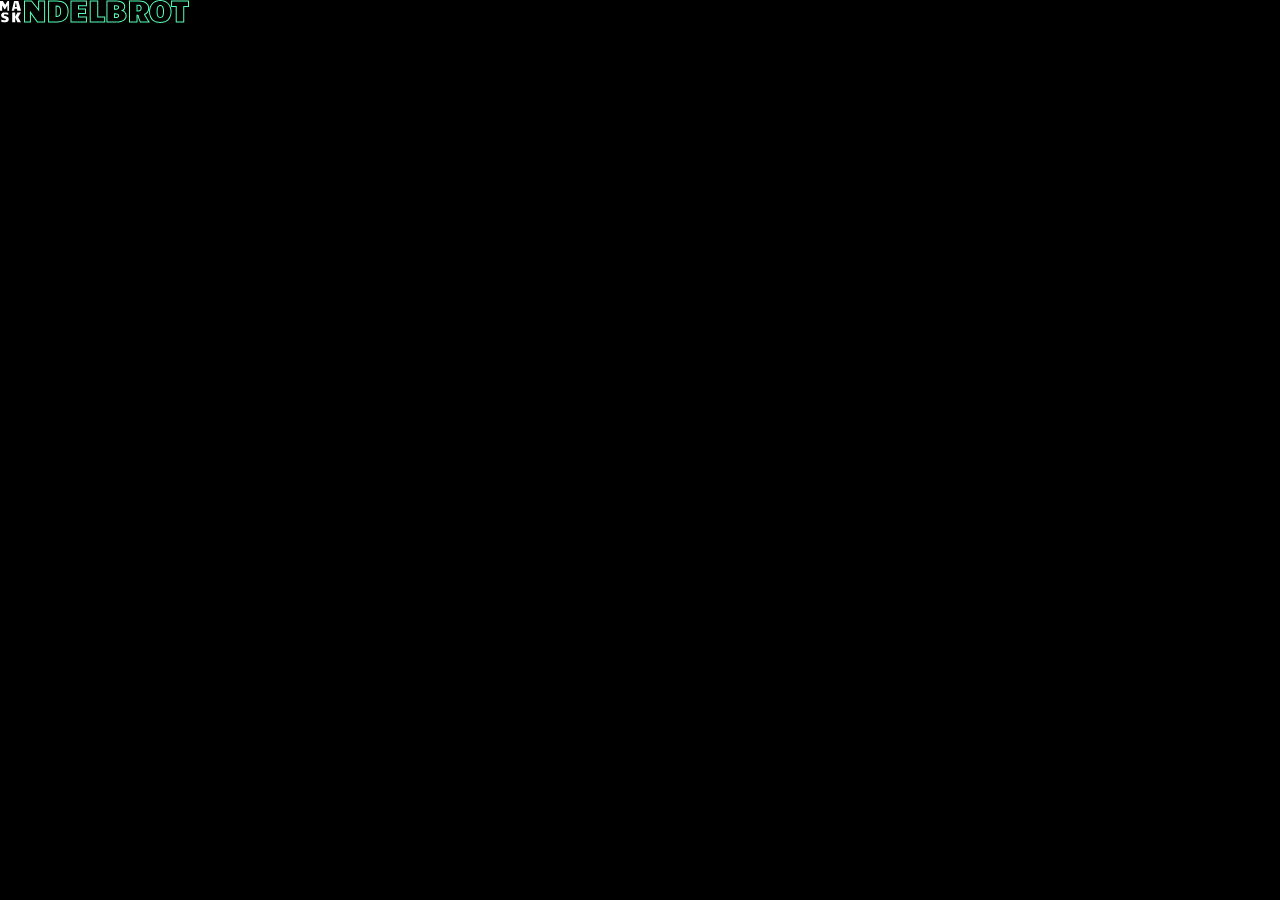
==== lesson-10/index.html @ 29b1dc29 "start" ====
<!DOCTYPE html>
<html lang="en">
<head>
  <meta charset="UTF-8">
  <title>Title</title>
  <link rel="stylesheet" type="text/css" href="css/style.css">
</head>
<body>
<header class="header">
  <a href="#" class="header__logo">
    <svg width="189" height="23" viewBox="0 0 189 23" fill="none" xmlns="http://www.w3.org/2000/svg">
      <path d="M0 1.1084H2.81534L5.19755 4.8306L7.57976 1.1084H9.07676V10.6778H7.3632V5.4803L5.12987 9.26341H4.47341L2.16565 5.4803V10.6778H0V1.1084Z" fill="white"/>
      <path d="M21 10.6778H17.3861L16.9394 8.64079H14.564L14.1376 10.6778H11.6945L14.1308 1.1084H18.3674L21 10.6778ZM15.7821 2.59728L14.855 7.05716H16.7905L15.9919 2.59728H15.7821Z" fill="white"/>
      <path d="M8.21456 15.0662C8.02958 14.985 7.81301 14.9038 7.56487 14.8226C7.32123 14.7369 7.06406 14.6602 6.79336 14.5925C6.52716 14.5248 6.25646 14.4707 5.98124 14.4301C5.70602 14.385 5.44659 14.3624 5.20296 14.3624C4.77885 14.3624 4.44724 14.4165 4.20812 14.5248C3.96899 14.6331 3.84943 14.8158 3.84943 15.073C3.84943 15.1948 3.89004 15.3031 3.97125 15.3978C4.05697 15.4881 4.17653 15.5738 4.32993 15.655C4.48333 15.7317 4.66606 15.8084 4.87811 15.8851C5.09468 15.9573 5.3338 16.034 5.59548 16.1152L6.08952 16.2709C6.5046 16.3972 6.87682 16.5506 7.20618 16.7311C7.53554 16.907 7.81301 17.1168 8.0386 17.3605C8.2687 17.5996 8.44466 17.8748 8.56648 18.1861C8.6883 18.4974 8.7492 18.8516 8.7492 19.2486C8.7492 19.7133 8.67476 20.1375 8.52587 20.521C8.3815 20.8999 8.15365 21.2248 7.84234 21.4955C7.53103 21.7662 7.13174 21.976 6.64447 22.1249C6.16171 22.2738 5.57969 22.3482 4.89841 22.3482C4.29384 22.3482 3.69152 22.2986 3.09145 22.1993C2.4959 22.1001 1.89358 21.9264 1.28449 21.6782V19.4449C1.86651 19.7427 2.43048 19.9615 2.9764 20.1014C3.52684 20.2367 4.06825 20.3044 4.60064 20.3044C5.03828 20.3044 5.35636 20.2345 5.55488 20.0946C5.75791 19.9547 5.85942 19.7607 5.85942 19.5126C5.85942 19.3637 5.82107 19.2374 5.74437 19.1336C5.67218 19.0253 5.55262 18.926 5.38569 18.8358C5.22326 18.7456 5.00895 18.6553 4.74276 18.5651C4.47657 18.4704 4.15397 18.3643 3.77499 18.247C3.396 18.1342 3.04408 17.9921 2.71923 17.8207C2.3989 17.6492 2.12143 17.4439 1.88681 17.2048C1.6522 16.9612 1.46722 16.6792 1.33187 16.3589C1.20103 16.0385 1.1356 15.6731 1.1356 15.2625C1.1356 14.8384 1.21005 14.4504 1.35894 14.0985C1.50783 13.7465 1.73567 13.4465 2.04247 13.1984C2.34927 12.9457 2.73728 12.7494 3.2065 12.6096C3.68024 12.4697 4.24195 12.3998 4.89165 12.3998C5.14882 12.3998 5.42178 12.4111 5.71053 12.4336C5.99929 12.4562 6.29255 12.49 6.59033 12.5351C6.89261 12.5803 7.19039 12.6389 7.48366 12.7111C7.77692 12.7833 8.05439 12.869 8.31608 12.9683L8.21456 15.0662Z" fill="white"/>
      <path d="M15.238 18.1049V22.152H12.2061V12.5825H15.238V16.7987L17.4037 12.5825H20.9431L18.2022 17.171L20.9431 22.152H17.4037L15.4546 17.6447L15.238 18.1049Z" fill="white"/>
      <mask id="path-3-outside-1_1_45" maskUnits="userSpaceOnUse" x="24" y="0" width="165" height="23" fill="black">
        <rect fill="white" x="24" width="165" height="23"/>
        <path d="M25 1.38571H31.3023L39.1328 11.5286V1.38571H44.1105V21.5857H37.6482L29.9341 10.8429V21.5857H25V1.38571ZM49.0738 21.5857V1.38571H56.2348C58.0007 1.38571 59.5872 1.59048 60.9942 2C62.4012 2.4 63.5898 3.01429 64.5601 3.84286C65.5402 4.6619 66.2873 5.69524 66.8016 6.94286C67.3256 8.18095 67.5876 9.63809 67.5876 11.3143C67.5876 12.5905 67.4517 13.7333 67.18 14.7429C66.918 15.7429 66.5396 16.6238 66.0447 17.3857C65.5596 18.1476 64.9677 18.7952 64.269 19.3286C63.5801 19.8524 62.8136 20.2857 61.9694 20.6286C61.1252 20.9619 60.2131 21.2048 59.2331 21.3571C58.2627 21.5095 57.2439 21.5857 56.1765 21.5857H49.0738ZM55.5943 17.0143H56.031C56.7878 17.0143 57.4768 16.9476 58.0978 16.8143C58.7188 16.6714 59.2476 16.3952 59.6843 15.9857C60.1306 15.5762 60.4702 15 60.7031 14.2571C60.9457 13.5143 61.067 12.5333 61.067 11.3143C61.067 10.2095 60.9602 9.29048 60.7468 8.55714C60.5333 7.81429 60.2179 7.22381 59.8007 6.78571C59.3835 6.3381 58.8692 6.02381 58.2579 5.84286C57.6466 5.65238 56.9479 5.55714 56.162 5.55714H55.5943V17.0143ZM71.5028 1.38571H85.9412V5.12857H78.0234V9.4H85.0097V13.0571H78.0234V17.4714H85.9412V21.5857H71.5028V1.38571ZM90.7007 1.38571H97.2213V17.4714H104.208V21.5857H90.7007V1.38571ZM107.439 1.38571H114.367C114.969 1.38571 115.628 1.40952 116.346 1.45714C117.074 1.49524 117.802 1.58095 118.53 1.71429C119.257 1.8381 119.961 2.01905 120.64 2.25714C121.319 2.48571 121.921 2.79048 122.445 3.17143C122.979 3.54286 123.401 4.00476 123.711 4.55714C124.031 5.1 124.191 5.74762 124.191 6.5C124.191 6.94762 124.138 7.39524 124.031 7.84286C123.925 8.28095 123.731 8.68571 123.449 9.05714C123.177 9.42857 122.799 9.75238 122.314 10.0286C121.838 10.3048 121.227 10.5 120.48 10.6143C121.295 10.6619 122.018 10.8476 122.649 11.1714C123.289 11.4857 123.828 11.881 124.264 12.3571C124.701 12.8333 125.031 13.3619 125.254 13.9429C125.487 14.5143 125.603 15.081 125.603 15.6429C125.603 16.3952 125.448 17.1286 125.138 17.8429C124.827 18.5476 124.303 19.181 123.566 19.7429C122.838 20.2952 121.872 20.7429 120.669 21.0857C119.466 21.419 117.972 21.5857 116.186 21.5857H107.439V1.38571ZM113.959 17.9286H116.594C117.428 17.9286 118.049 17.719 118.457 17.3C118.874 16.8714 119.083 16.319 119.083 15.6429C119.083 15.2429 119.01 14.9 118.864 14.6143C118.729 14.3286 118.471 14.0952 118.093 13.9143C117.715 13.7238 117.191 13.5857 116.521 13.5C115.861 13.4048 115.007 13.3571 113.959 13.3571V17.9286ZM115.997 9.7C116.453 9.7 116.87 9.6381 117.249 9.51429C117.627 9.38095 117.952 9.20952 118.224 9C118.496 8.79048 118.704 8.54762 118.85 8.27143C119.005 7.99524 119.083 7.70952 119.083 7.41429C119.083 6.95714 118.991 6.58095 118.806 6.28571C118.622 5.99048 118.326 5.75714 117.918 5.58571C117.511 5.41429 116.982 5.29524 116.332 5.22857C115.682 5.1619 114.891 5.12857 113.959 5.12857V9.7H115.997ZM129.999 1.38571H139.256C140.721 1.38571 142.011 1.57619 143.127 1.95714C144.243 2.32857 145.17 2.82381 145.907 3.44286C146.654 4.05238 147.217 4.74762 147.596 5.52857C147.974 6.3 148.163 7.08095 148.163 7.87143C148.163 8.49048 148.1 9.10476 147.974 9.71429C147.848 10.3143 147.625 10.8857 147.305 11.4286C146.984 11.9619 146.543 12.4476 145.98 12.8857C145.427 13.3143 144.719 13.6619 143.855 13.9286C143.981 14.3286 144.195 14.8238 144.495 15.4143C144.796 16.0048 145.146 16.6429 145.543 17.3286C145.941 18.0143 146.368 18.7238 146.824 19.4571C147.28 20.1905 147.727 20.9 148.163 21.5857H140.711C140.294 20.6619 139.867 19.6286 139.43 18.4857C138.994 17.3333 138.644 16.081 138.382 14.7286H136.519V21.5857H129.999V1.38571ZM137.626 11.5286C138.363 11.5286 138.984 11.4333 139.489 11.2429C140.003 11.0524 140.42 10.8048 140.74 10.5C141.061 10.1952 141.289 9.85238 141.424 9.47143C141.57 9.09048 141.643 8.70952 141.643 8.32857C141.643 7.57619 141.536 6.9619 141.323 6.48571C141.109 6.00952 140.818 5.6381 140.449 5.37143C140.081 5.09524 139.654 4.90952 139.168 4.81429C138.683 4.71905 138.164 4.67143 137.611 4.67143H136.519V11.5286H137.626ZM160.288 22C159.016 22 157.881 21.8619 156.882 21.5857C155.882 21.319 154.999 20.9476 154.233 20.4714C153.476 19.9857 152.831 19.4143 152.297 18.7571C151.773 18.0905 151.341 17.3714 151.002 16.6C150.672 15.819 150.429 15 150.274 14.1429C150.128 13.2857 150.055 12.4143 150.055 11.5286C150.055 10.6524 150.148 9.78571 150.332 8.92857C150.516 8.0619 150.793 7.2381 151.162 6.45714C151.53 5.67619 151.996 4.95238 152.559 4.28571C153.122 3.61905 153.781 3.04286 154.538 2.55714C155.295 2.07143 156.149 1.69048 157.1 1.41429C158.061 1.1381 159.123 1 160.288 1C161.452 1 162.51 1.1381 163.46 1.41429C164.421 1.69048 165.28 2.07143 166.037 2.55714C166.803 3.04286 167.468 3.61905 168.031 4.28571C168.594 4.95238 169.059 5.67619 169.428 6.45714C169.806 7.2381 170.088 8.0619 170.272 8.92857C170.457 9.78571 170.549 10.6524 170.549 11.5286C170.549 12.4143 170.471 13.2857 170.316 14.1429C170.161 15 169.913 15.819 169.574 16.6C169.244 17.3714 168.812 18.0905 168.278 18.7571C167.744 19.4143 167.099 19.9857 166.342 20.4714C165.585 20.9476 164.702 21.319 163.693 21.5857C162.694 21.8619 161.559 22 160.288 22ZM156.576 11.5286C156.576 12.6714 156.659 13.6476 156.823 14.4571C156.998 15.2667 157.241 15.9286 157.551 16.4429C157.871 16.9571 158.26 17.3333 158.716 17.5714C159.181 17.8095 159.705 17.9286 160.288 17.9286C160.87 17.9286 161.389 17.8095 161.845 17.5714C162.311 17.3333 162.704 16.9571 163.024 16.4429C163.354 15.9286 163.601 15.2667 163.766 14.4571C163.941 13.6476 164.028 12.6714 164.028 11.5286C164.028 10.3857 163.941 9.40952 163.766 8.6C163.601 7.78095 163.354 7.11429 163.024 6.6C162.704 6.07619 162.311 5.69048 161.845 5.44286C161.389 5.19524 160.87 5.07143 160.288 5.07143C159.705 5.07143 159.181 5.19524 158.716 5.44286C158.26 5.69048 157.871 6.07619 157.551 6.6C157.241 7.11429 156.998 7.78095 156.823 8.6C156.659 9.40952 156.576 10.3857 156.576 11.5286ZM176.72 21.5857V6.04286H172.062V1.38571H188V6.04286H183.241V21.5857H176.72Z"/>
      </mask>
      <path d="M25 1.38571H31.3023L39.1328 11.5286V1.38571H44.1105V21.5857H37.6482L29.9341 10.8429V21.5857H25V1.38571ZM49.0738 21.5857V1.38571H56.2348C58.0007 1.38571 59.5872 1.59048 60.9942 2C62.4012 2.4 63.5898 3.01429 64.5601 3.84286C65.5402 4.6619 66.2873 5.69524 66.8016 6.94286C67.3256 8.18095 67.5876 9.63809 67.5876 11.3143C67.5876 12.5905 67.4517 13.7333 67.18 14.7429C66.918 15.7429 66.5396 16.6238 66.0447 17.3857C65.5596 18.1476 64.9677 18.7952 64.269 19.3286C63.5801 19.8524 62.8136 20.2857 61.9694 20.6286C61.1252 20.9619 60.2131 21.2048 59.2331 21.3571C58.2627 21.5095 57.2439 21.5857 56.1765 21.5857H49.0738ZM55.5943 17.0143H56.031C56.7878 17.0143 57.4768 16.9476 58.0978 16.8143C58.7188 16.6714 59.2476 16.3952 59.6843 15.9857C60.1306 15.5762 60.4702 15 60.7031 14.2571C60.9457 13.5143 61.067 12.5333 61.067 11.3143C61.067 10.2095 60.9602 9.29048 60.7468 8.55714C60.5333 7.81429 60.2179 7.22381 59.8007 6.78571C59.3835 6.3381 58.8692 6.02381 58.2579 5.84286C57.6466 5.65238 56.9479 5.55714 56.162 5.55714H55.5943V17.0143ZM71.5028 1.38571H85.9412V5.12857H78.0234V9.4H85.0097V13.0571H78.0234V17.4714H85.9412V21.5857H71.5028V1.38571ZM90.7007 1.38571H97.2213V17.4714H104.208V21.5857H90.7007V1.38571ZM107.439 1.38571H114.367C114.969 1.38571 115.628 1.40952 116.346 1.45714C117.074 1.49524 117.802 1.58095 118.53 1.71429C119.257 1.8381 119.961 2.01905 120.64 2.25714C121.319 2.48571 121.921 2.79048 122.445 3.17143C122.979 3.54286 123.401 4.00476 123.711 4.55714C124.031 5.1 124.191 5.74762 124.191 6.5C124.191 6.94762 124.138 7.39524 124.031 7.84286C123.925 8.28095 123.731 8.68571 123.449 9.05714C123.177 9.42857 122.799 9.75238 122.314 10.0286C121.838 10.3048 121.227 10.5 120.48 10.6143C121.295 10.6619 122.018 10.8476 122.649 11.1714C123.289 11.4857 123.828 11.881 124.264 12.3571C124.701 12.8333 125.031 13.3619 125.254 13.9429C125.487 14.5143 125.603 15.081 125.603 15.6429C125.603 16.3952 125.448 17.1286 125.138 17.8429C124.827 18.5476 124.303 19.181 123.566 19.7429C122.838 20.2952 121.872 20.7429 120.669 21.0857C119.466 21.419 117.972 21.5857 116.186 21.5857H107.439V1.38571ZM113.959 17.9286H116.594C117.428 17.9286 118.049 17.719 118.457 17.3C118.874 16.8714 119.083 16.319 119.083 15.6429C119.083 15.2429 119.01 14.9 118.864 14.6143C118.729 14.3286 118.471 14.0952 118.093 13.9143C117.715 13.7238 117.191 13.5857 116.521 13.5C115.861 13.4048 115.007 13.3571 113.959 13.3571V17.9286ZM115.997 9.7C116.453 9.7 116.87 9.6381 117.249 9.51429C117.627 9.38095 117.952 9.20952 118.224 9C118.496 8.79048 118.704 8.54762 118.85 8.27143C119.005 7.99524 119.083 7.70952 119.083 7.41429C119.083 6.95714 118.991 6.58095 118.806 6.28571C118.622 5.99048 118.326 5.75714 117.918 5.58571C117.511 5.41429 116.982 5.29524 116.332 5.22857C115.682 5.1619 114.891 5.12857 113.959 5.12857V9.7H115.997ZM129.999 1.38571H139.256C140.721 1.38571 142.011 1.57619 143.127 1.95714C144.243 2.32857 145.17 2.82381 145.907 3.44286C146.654 4.05238 147.217 4.74762 147.596 5.52857C147.974 6.3 148.163 7.08095 148.163 7.87143C148.163 8.49048 148.1 9.10476 147.974 9.71429C147.848 10.3143 147.625 10.8857 147.305 11.4286C146.984 11.9619 146.543 12.4476 145.98 12.8857C145.427 13.3143 144.719 13.6619 143.855 13.9286C143.981 14.3286 144.195 14.8238 144.495 15.4143C144.796 16.0048 145.146 16.6429 145.543 17.3286C145.941 18.0143 146.368 18.7238 146.824 19.4571C147.28 20.1905 147.727 20.9 148.163 21.5857H140.711C140.294 20.6619 139.867 19.6286 139.43 18.4857C138.994 17.3333 138.644 16.081 138.382 14.7286H136.519V21.5857H129.999V1.38571ZM137.626 11.5286C138.363 11.5286 138.984 11.4333 139.489 11.2429C140.003 11.0524 140.42 10.8048 140.74 10.5C141.061 10.1952 141.289 9.85238 141.424 9.47143C141.57 9.09048 141.643 8.70952 141.643 8.32857C141.643 7.57619 141.536 6.9619 141.323 6.48571C141.109 6.00952 140.818 5.6381 140.449 5.37143C140.081 5.09524 139.654 4.90952 139.168 4.81429C138.683 4.71905 138.164 4.67143 137.611 4.67143H136.519V11.5286H137.626ZM160.288 22C159.016 22 157.881 21.8619 156.882 21.5857C155.882 21.319 154.999 20.9476 154.233 20.4714C153.476 19.9857 152.831 19.4143 152.297 18.7571C151.773 18.0905 151.341 17.3714 151.002 16.6C150.672 15.819 150.429 15 150.274 14.1429C150.128 13.2857 150.055 12.4143 150.055 11.5286C150.055 10.6524 150.148 9.78571 150.332 8.92857C150.516 8.0619 150.793 7.2381 151.162 6.45714C151.53 5.67619 151.996 4.95238 152.559 4.28571C153.122 3.61905 153.781 3.04286 154.538 2.55714C155.295 2.07143 156.149 1.69048 157.1 1.41429C158.061 1.1381 159.123 1 160.288 1C161.452 1 162.51 1.1381 163.46 1.41429C164.421 1.69048 165.28 2.07143 166.037 2.55714C166.803 3.04286 167.468 3.61905 168.031 4.28571C168.594 4.95238 169.059 5.67619 169.428 6.45714C169.806 7.2381 170.088 8.0619 170.272 8.92857C170.457 9.78571 170.549 10.6524 170.549 11.5286C170.549 12.4143 170.471 13.2857 170.316 14.1429C170.161 15 169.913 15.819 169.574 16.6C169.244 17.3714 168.812 18.0905 168.278 18.7571C167.744 19.4143 167.099 19.9857 166.342 20.4714C165.585 20.9476 164.702 21.319 163.693 21.5857C162.694 21.8619 161.559 22 160.288 22ZM156.576 11.5286C156.576 12.6714 156.659 13.6476 156.823 14.4571C156.998 15.2667 157.241 15.9286 157.551 16.4429C157.871 16.9571 158.26 17.3333 158.716 17.5714C159.181 17.8095 159.705 17.9286 160.288 17.9286C160.87 17.9286 161.389 17.8095 161.845 17.5714C162.311 17.3333 162.704 16.9571 163.024 16.4429C163.354 15.9286 163.601 15.2667 163.766 14.4571C163.941 13.6476 164.028 12.6714 164.028 11.5286C164.028 10.3857 163.941 9.40952 163.766 8.6C163.601 7.78095 163.354 7.11429 163.024 6.6C162.704 6.07619 162.311 5.69048 161.845 5.44286C161.389 5.19524 160.87 5.07143 160.288 5.07143C159.705 5.07143 159.181 5.19524 158.716 5.44286C158.26 5.69048 157.871 6.07619 157.551 6.6C157.241 7.11429 156.998 7.78095 156.823 8.6C156.659 9.40952 156.576 10.3857 156.576 11.5286ZM176.72 21.5857V6.04286H172.062V1.38571H188V6.04286H183.241V21.5857H176.72Z" stroke="#59FFB7" stroke-width="2" mask="url(#path-3-outside-1_1_45)"/>
    </svg>
  </a>
</header>

<main class="content"></main>
</body>
</html>
---- lesson-10/css/style.css ----
@import "font.css";

*, ::after, ::before {
  margin: 0;
  padding: 0;
  border: 0;
  outline: 0;
  box-sizing: border-box;
}

:root {
  --montserrat: "Montserrat", sans-serif;
  --candal: "Candal", sans-serif;
  --grey: #cbcbcb;
  --red: #ff4c24;
  --white: #fff;
  --green-gradient: linear-gradient(180deg, rgba(32, 255, 215, 0.4) 0%, rgba(237, 255, 32, 0.4) 100%);
  --black-gradient: linear-gradient(180deg, rgba(16, 20, 19, 0) 87.59%, #101413 100%);
}

li {
  list-style: none;
}

a {
  text-decoration: none;
}

body {
  background-color: #000;
  font: 400 14px/1.4 "Arial", "Montserrat", "Candal", sans-serif;
  /*background: var(--black-gradient);*/
}
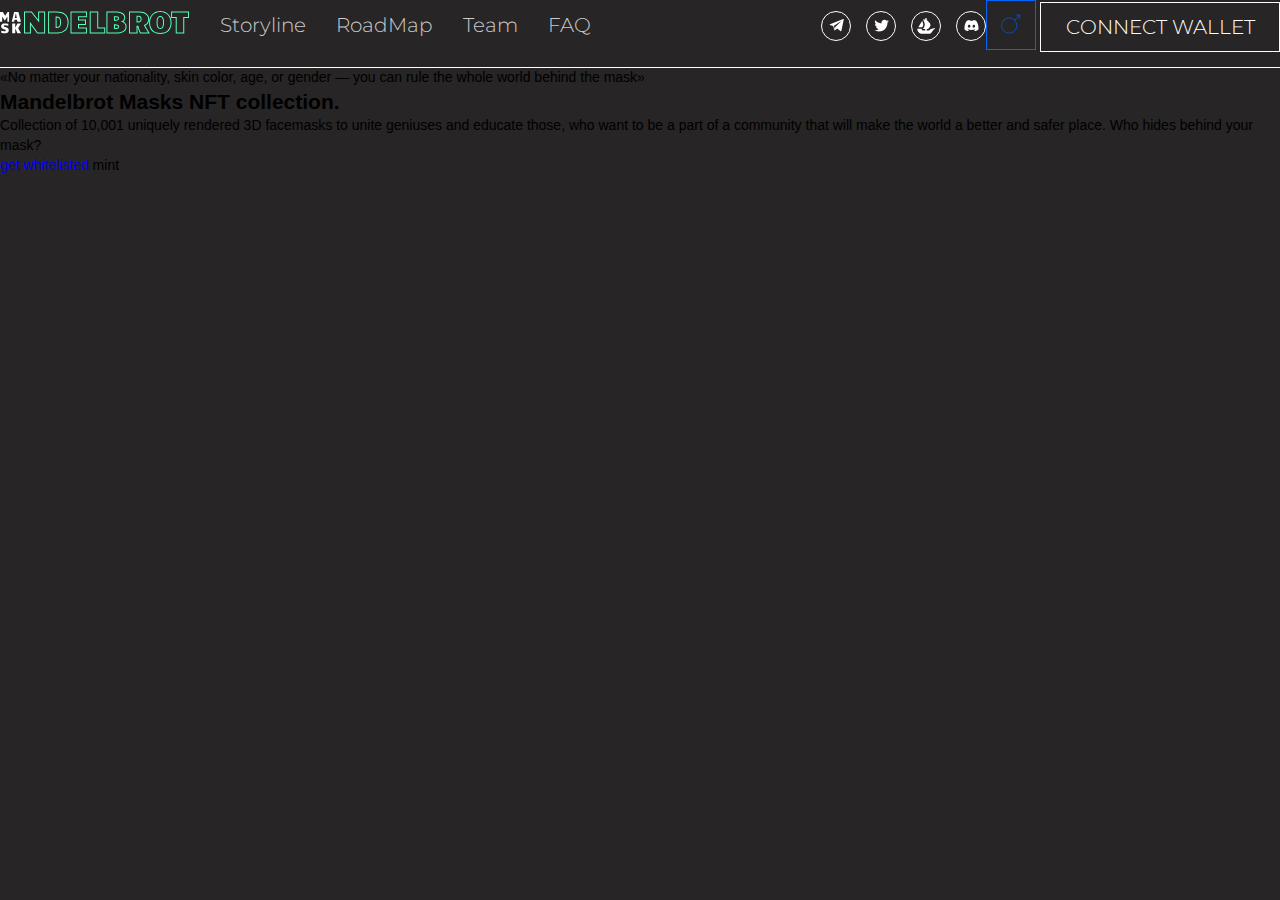
==== commit 9c3101fd: "without style" ====
--- a/lesson-10/index.html
+++ b/lesson-10/index.html
@@ -8,7 +8,7 @@
 <body>
 <header class="header">
   <a href="#" class="header__logo">
-    <svg width="189" height="23" viewBox="0 0 189 23" fill="none" xmlns="http://www.w3.org/2000/svg">
+    <svg viewBox="0 0 189 23" fill="none" xmlns="http://www.w3.org/2000/svg">
       <path d="M0 1.1084H2.81534L5.19755 4.8306L7.57976 1.1084H9.07676V10.6778H7.3632V5.4803L5.12987 9.26341H4.47341L2.16565 5.4803V10.6778H0V1.1084Z" fill="white"/>
       <path d="M21 10.6778H17.3861L16.9394 8.64079H14.564L14.1376 10.6778H11.6945L14.1308 1.1084H18.3674L21 10.6778ZM15.7821 2.59728L14.855 7.05716H16.7905L15.9919 2.59728H15.7821Z" fill="white"/>
       <path d="M8.21456 15.0662C8.02958 14.985 7.81301 14.9038 7.56487 14.8226C7.32123 14.7369 7.06406 14.6602 6.79336 14.5925C6.52716 14.5248 6.25646 14.4707 5.98124 14.4301C5.70602 14.385 5.44659 14.3624 5.20296 14.3624C4.77885 14.3624 4.44724 14.4165 4.20812 14.5248C3.96899 14.6331 3.84943 14.8158 3.84943 15.073C3.84943 15.1948 3.89004 15.3031 3.97125 15.3978C4.05697 15.4881 4.17653 15.5738 4.32993 15.655C4.48333 15.7317 4.66606 15.8084 4.87811 15.8851C5.09468 15.9573 5.3338 16.034 5.59548 16.1152L6.08952 16.2709C6.5046 16.3972 6.87682 16.5506 7.20618 16.7311C7.53554 16.907 7.81301 17.1168 8.0386 17.3605C8.2687 17.5996 8.44466 17.8748 8.56648 18.1861C8.6883 18.4974 8.7492 18.8516 8.7492 19.2486C8.7492 19.7133 8.67476 20.1375 8.52587 20.521C8.3815 20.8999 8.15365 21.2248 7.84234 21.4955C7.53103 21.7662 7.13174 21.976 6.64447 22.1249C6.16171 22.2738 5.57969 22.3482 4.89841 22.3482C4.29384 22.3482 3.69152 22.2986 3.09145 22.1993C2.4959 22.1001 1.89358 21.9264 1.28449 21.6782V19.4449C1.86651 19.7427 2.43048 19.9615 2.9764 20.1014C3.52684 20.2367 4.06825 20.3044 4.60064 20.3044C5.03828 20.3044 5.35636 20.2345 5.55488 20.0946C5.75791 19.9547 5.85942 19.7607 5.85942 19.5126C5.85942 19.3637 5.82107 19.2374 5.74437 19.1336C5.67218 19.0253 5.55262 18.926 5.38569 18.8358C5.22326 18.7456 5.00895 18.6553 4.74276 18.5651C4.47657 18.4704 4.15397 18.3643 3.77499 18.247C3.396 18.1342 3.04408 17.9921 2.71923 17.8207C2.3989 17.6492 2.12143 17.4439 1.88681 17.2048C1.6522 16.9612 1.46722 16.6792 1.33187 16.3589C1.20103 16.0385 1.1356 15.6731 1.1356 15.2625C1.1356 14.8384 1.21005 14.4504 1.35894 14.0985C1.50783 13.7465 1.73567 13.4465 2.04247 13.1984C2.34927 12.9457 2.73728 12.7494 3.2065 12.6096C3.68024 12.4697 4.24195 12.3998 4.89165 12.3998C5.14882 12.3998 5.42178 12.4111 5.71053 12.4336C5.99929 12.4562 6.29255 12.49 6.59033 12.5351C6.89261 12.5803 7.19039 12.6389 7.48366 12.7111C7.77692 12.7833 8.05439 12.869 8.31608 12.9683L8.21456 15.0662Z" fill="white"/>
@@ -20,8 +20,70 @@
       <path d="M25 1.38571H31.3023L39.1328 11.5286V1.38571H44.1105V21.5857H37.6482L29.9341 10.8429V21.5857H25V1.38571ZM49.0738 21.5857V1.38571H56.2348C58.0007 1.38571 59.5872 1.59048 60.9942 2C62.4012 2.4 63.5898 3.01429 64.5601 3.84286C65.5402 4.6619 66.2873 5.69524 66.8016 6.94286C67.3256 8.18095 67.5876 9.63809 67.5876 11.3143C67.5876 12.5905 67.4517 13.7333 67.18 14.7429C66.918 15.7429 66.5396 16.6238 66.0447 17.3857C65.5596 18.1476 64.9677 18.7952 64.269 19.3286C63.5801 19.8524 62.8136 20.2857 61.9694 20.6286C61.1252 20.9619 60.2131 21.2048 59.2331 21.3571C58.2627 21.5095 57.2439 21.5857 56.1765 21.5857H49.0738ZM55.5943 17.0143H56.031C56.7878 17.0143 57.4768 16.9476 58.0978 16.8143C58.7188 16.6714 59.2476 16.3952 59.6843 15.9857C60.1306 15.5762 60.4702 15 60.7031 14.2571C60.9457 13.5143 61.067 12.5333 61.067 11.3143C61.067 10.2095 60.9602 9.29048 60.7468 8.55714C60.5333 7.81429 60.2179 7.22381 59.8007 6.78571C59.3835 6.3381 58.8692 6.02381 58.2579 5.84286C57.6466 5.65238 56.9479 5.55714 56.162 5.55714H55.5943V17.0143ZM71.5028 1.38571H85.9412V5.12857H78.0234V9.4H85.0097V13.0571H78.0234V17.4714H85.9412V21.5857H71.5028V1.38571ZM90.7007 1.38571H97.2213V17.4714H104.208V21.5857H90.7007V1.38571ZM107.439 1.38571H114.367C114.969 1.38571 115.628 1.40952 116.346 1.45714C117.074 1.49524 117.802 1.58095 118.53 1.71429C119.257 1.8381 119.961 2.01905 120.64 2.25714C121.319 2.48571 121.921 2.79048 122.445 3.17143C122.979 3.54286 123.401 4.00476 123.711 4.55714C124.031 5.1 124.191 5.74762 124.191 6.5C124.191 6.94762 124.138 7.39524 124.031 7.84286C123.925 8.28095 123.731 8.68571 123.449 9.05714C123.177 9.42857 122.799 9.75238 122.314 10.0286C121.838 10.3048 121.227 10.5 120.48 10.6143C121.295 10.6619 122.018 10.8476 122.649 11.1714C123.289 11.4857 123.828 11.881 124.264 12.3571C124.701 12.8333 125.031 13.3619 125.254 13.9429C125.487 14.5143 125.603 15.081 125.603 15.6429C125.603 16.3952 125.448 17.1286 125.138 17.8429C124.827 18.5476 124.303 19.181 123.566 19.7429C122.838 20.2952 121.872 20.7429 120.669 21.0857C119.466 21.419 117.972 21.5857 116.186 21.5857H107.439V1.38571ZM113.959 17.9286H116.594C117.428 17.9286 118.049 17.719 118.457 17.3C118.874 16.8714 119.083 16.319 119.083 15.6429C119.083 15.2429 119.01 14.9 118.864 14.6143C118.729 14.3286 118.471 14.0952 118.093 13.9143C117.715 13.7238 117.191 13.5857 116.521 13.5C115.861 13.4048 115.007 13.3571 113.959 13.3571V17.9286ZM115.997 9.7C116.453 9.7 116.87 9.6381 117.249 9.51429C117.627 9.38095 117.952 9.20952 118.224 9C118.496 8.79048 118.704 8.54762 118.85 8.27143C119.005 7.99524 119.083 7.70952 119.083 7.41429C119.083 6.95714 118.991 6.58095 118.806 6.28571C118.622 5.99048 118.326 5.75714 117.918 5.58571C117.511 5.41429 116.982 5.29524 116.332 5.22857C115.682 5.1619 114.891 5.12857 113.959 5.12857V9.7H115.997ZM129.999 1.38571H139.256C140.721 1.38571 142.011 1.57619 143.127 1.95714C144.243 2.32857 145.17 2.82381 145.907 3.44286C146.654 4.05238 147.217 4.74762 147.596 5.52857C147.974 6.3 148.163 7.08095 148.163 7.87143C148.163 8.49048 148.1 9.10476 147.974 9.71429C147.848 10.3143 147.625 10.8857 147.305 11.4286C146.984 11.9619 146.543 12.4476 145.98 12.8857C145.427 13.3143 144.719 13.6619 143.855 13.9286C143.981 14.3286 144.195 14.8238 144.495 15.4143C144.796 16.0048 145.146 16.6429 145.543 17.3286C145.941 18.0143 146.368 18.7238 146.824 19.4571C147.28 20.1905 147.727 20.9 148.163 21.5857H140.711C140.294 20.6619 139.867 19.6286 139.43 18.4857C138.994 17.3333 138.644 16.081 138.382 14.7286H136.519V21.5857H129.999V1.38571ZM137.626 11.5286C138.363 11.5286 138.984 11.4333 139.489 11.2429C140.003 11.0524 140.42 10.8048 140.74 10.5C141.061 10.1952 141.289 9.85238 141.424 9.47143C141.57 9.09048 141.643 8.70952 141.643 8.32857C141.643 7.57619 141.536 6.9619 141.323 6.48571C141.109 6.00952 140.818 5.6381 140.449 5.37143C140.081 5.09524 139.654 4.90952 139.168 4.81429C138.683 4.71905 138.164 4.67143 137.611 4.67143H136.519V11.5286H137.626ZM160.288 22C159.016 22 157.881 21.8619 156.882 21.5857C155.882 21.319 154.999 20.9476 154.233 20.4714C153.476 19.9857 152.831 19.4143 152.297 18.7571C151.773 18.0905 151.341 17.3714 151.002 16.6C150.672 15.819 150.429 15 150.274 14.1429C150.128 13.2857 150.055 12.4143 150.055 11.5286C150.055 10.6524 150.148 9.78571 150.332 8.92857C150.516 8.0619 150.793 7.2381 151.162 6.45714C151.53 5.67619 151.996 4.95238 152.559 4.28571C153.122 3.61905 153.781 3.04286 154.538 2.55714C155.295 2.07143 156.149 1.69048 157.1 1.41429C158.061 1.1381 159.123 1 160.288 1C161.452 1 162.51 1.1381 163.46 1.41429C164.421 1.69048 165.28 2.07143 166.037 2.55714C166.803 3.04286 167.468 3.61905 168.031 4.28571C168.594 4.95238 169.059 5.67619 169.428 6.45714C169.806 7.2381 170.088 8.0619 170.272 8.92857C170.457 9.78571 170.549 10.6524 170.549 11.5286C170.549 12.4143 170.471 13.2857 170.316 14.1429C170.161 15 169.913 15.819 169.574 16.6C169.244 17.3714 168.812 18.0905 168.278 18.7571C167.744 19.4143 167.099 19.9857 166.342 20.4714C165.585 20.9476 164.702 21.319 163.693 21.5857C162.694 21.8619 161.559 22 160.288 22ZM156.576 11.5286C156.576 12.6714 156.659 13.6476 156.823 14.4571C156.998 15.2667 157.241 15.9286 157.551 16.4429C157.871 16.9571 158.26 17.3333 158.716 17.5714C159.181 17.8095 159.705 17.9286 160.288 17.9286C160.87 17.9286 161.389 17.8095 161.845 17.5714C162.311 17.3333 162.704 16.9571 163.024 16.4429C163.354 15.9286 163.601 15.2667 163.766 14.4571C163.941 13.6476 164.028 12.6714 164.028 11.5286C164.028 10.3857 163.941 9.40952 163.766 8.6C163.601 7.78095 163.354 7.11429 163.024 6.6C162.704 6.07619 162.311 5.69048 161.845 5.44286C161.389 5.19524 160.87 5.07143 160.288 5.07143C159.705 5.07143 159.181 5.19524 158.716 5.44286C158.26 5.69048 157.871 6.07619 157.551 6.6C157.241 7.11429 156.998 7.78095 156.823 8.6C156.659 9.40952 156.576 10.3857 156.576 11.5286ZM176.72 21.5857V6.04286H172.062V1.38571H188V6.04286H183.241V21.5857H176.72Z" stroke="#59FFB7" stroke-width="2" mask="url(#path-3-outside-1_1_45)"/>
     </svg>
   </a>
+  <div class="menu-wrap">
+    <nav class="menu">
+      <ul class="menu__list">
+        <li class="menu__item">
+          <a href="#" class="menu__link">Storyline</a>
+        </li>
+        <li class="menu__item">
+          <a href="#" class="menu__link">RoadMap</a>
+        </li>
+        <li class="menu__item">
+          <a href="#" class="menu__link">Team</a>
+        </li>
+        <li class="menu__item">
+          <a href="#" class="menu__link">FAQ</a>
+        </li>
+      </ul>
+    </nav>
+    <div class="links-block">
+      <div class="social-net">
+        <a href="#" class="social-net__link telegram" target="_blank">
+          <svg viewBox="0 0 16 14" fill="none" xmlns="http://www.w3.org/2000/svg">
+            <path d="M1.01303 6.28056L4.4616 7.56647L5.80595 11.8918C5.8644 12.184 6.2151 12.2425 6.4489 12.0671L8.37775 10.489C8.5531 10.3136 8.84536 10.3136 9.07916 10.489L12.5277 13.0023C12.7615 13.1777 13.1122 13.0608 13.1707 12.7685L15.7425 0.493992C15.8009 0.201741 15.5087 -0.0905074 15.2164 0.0263929L1.01303 5.52071C0.662325 5.63761 0.662325 6.16366 1.01303 6.28056ZM5.6306 6.92351L12.4108 2.77355C12.5277 2.7151 12.6446 2.89045 12.5277 2.9489L6.97495 8.15097C6.7996 8.32632 6.62425 8.56012 6.62425 8.85237L6.4489 10.2552C6.4489 10.4305 6.15665 10.489 6.0982 10.2552L5.39679 7.68336C5.22144 7.39111 5.33835 7.04041 5.6306 6.92351Z" fill="white"/>
+          </svg>
+        </a>
+        <a href="#" class="social-net__link twitter" target="_blank">
+          <svg viewBox="0 0 15 13" fill="none" xmlns="http://www.w3.org/2000/svg">
+            <path d="M14.95 2.175C14.425 2.4 13.825 2.55 13.225 2.625C13.825 2.25 14.35 1.65 14.575 0.975002C13.975 1.35 13.375 1.575 12.625 1.725C12.1 1.125 11.275 0.75 10.45 0.75C8.79999 0.75 7.44999 2.1 7.44999 3.75C7.44999 3.975 7.45 4.2 7.525 4.425C5.05 4.275 2.8 3.075 1.3 1.275C1.075 1.725 0.924995 2.25 0.924995 2.775C0.924995 3.825 1.45 4.725 2.275 5.25C1.75 5.25 1.3 5.1 0.924995 4.875C0.924995 6.3 1.97499 7.575 3.32499 7.8C3.09999 7.875 2.8 7.875 2.5 7.875C2.275 7.875 2.125 7.875 1.9 7.8C2.275 9 3.4 9.9 4.75 9.9C3.7 10.725 2.425 11.175 1 11.175C0.775 11.175 0.55 11.175 0.25 11.1C1.6 11.925 3.175 12.45 4.9 12.45C10.45 12.45 13.45 7.875 13.45 3.9V3.525C14.05 3.3 14.575 2.775 14.95 2.175Z" fill="white"/>
+          </svg>
+        </a>
+        <a href="#" class="social-net__link opensea" target="_blank">
+          <svg viewBox="0 0 19 17" fill="none" xmlns="http://www.w3.org/2000/svg">
+            <path d="M1.4004 9.50403L1.46511 9.4023L5.36721 3.29796C5.42424 3.20859 5.55831 3.21783 5.60145 3.31491C6.25335 4.77588 6.81585 6.59286 6.55233 7.72404C6.43983 8.18946 6.13161 8.81976 5.78484 9.4023C5.74017 9.48708 5.69085 9.5703 5.63844 9.65043C5.61378 9.68742 5.57217 9.70899 5.52747 9.70899H1.51443C1.40655 9.70899 1.34337 9.59187 1.4004 9.50403Z" fill="white"/>
+            <path d="M18.7933 10.6383V11.6046C18.7933 11.66 18.7594 11.7094 18.7101 11.7309C18.408 11.8604 17.374 12.335 16.944 12.933C15.8467 14.4602 15.0084 16.644 13.1343 16.644H5.31629C2.5454 16.644 0.299988 14.3909 0.299988 11.6107V11.5214C0.299988 11.4474 0.360078 11.3873 0.434058 11.3873H4.79234C4.87862 11.3873 4.9418 11.4674 4.93412 11.5522C4.90328 11.8357 4.95569 12.1255 5.08976 12.389C5.34866 12.9145 5.88497 13.2428 6.46442 13.2428H8.62199V11.5583H6.48908C6.37967 11.5583 6.31496 11.432 6.37814 11.3426C6.40124 11.3071 6.42746 11.2702 6.45518 11.2286C6.65708 10.9419 6.94526 10.4965 7.23191 9.98949C7.42763 9.64737 7.61717 9.28212 7.76975 8.91534C7.80059 8.84907 7.82522 8.78124 7.84988 8.71497C7.89149 8.59785 7.93466 8.48844 7.96547 8.37903C7.99631 8.28654 8.02094 8.18946 8.0456 8.09853C8.11805 7.78722 8.14886 7.45743 8.14886 7.11531C8.14886 6.98124 8.14271 6.84099 8.13038 6.70692C8.1242 6.56052 8.10572 6.41409 8.08721 6.26769C8.07488 6.13824 8.05178 6.01032 8.02712 5.87625C7.99631 5.68053 7.95314 5.48637 7.90382 5.29062L7.88687 5.21667C7.84988 5.08257 7.81907 4.95468 7.77593 4.82061C7.65416 4.39986 7.51394 3.98994 7.36598 3.60621C7.31204 3.45363 7.25039 3.30723 7.18874 3.16083C7.09784 2.94045 7.00535 2.74011 6.9206 2.55054C6.87746 2.46423 6.84047 2.38563 6.80348 2.3055C6.76187 2.21457 6.71873 2.12364 6.67556 2.03736C6.64475 1.97109 6.60929 1.90944 6.58463 1.84779L6.32111 1.3608C6.28412 1.29453 6.34577 1.21593 6.41819 1.23597L8.0672 1.68288H8.07182C8.07488 1.68288 8.07644 1.68444 8.07797 1.68444L8.29526 1.74453L8.53415 1.81236L8.62199 1.83699V0.85686C8.62199 0.38373 9.0011 0 9.46961 0C9.70385 0 9.91652 0.0955498 10.0691 0.25119C10.2216 0.40686 10.3172 0.61953 10.3172 0.85686V2.31168L10.4929 2.36097C10.5068 2.36562 10.5206 2.37177 10.533 2.38101C10.5761 2.41338 10.6377 2.46114 10.7163 2.51973C10.778 2.56902 10.8443 2.62914 10.9244 2.69079C11.0831 2.81868 11.2727 2.98359 11.4807 3.17316C11.5362 3.22092 11.5902 3.27024 11.6395 3.31956C11.9076 3.56922 12.2082 3.86202 12.4948 4.18566C12.5749 4.27659 12.6535 4.36905 12.7337 4.46613C12.8138 4.56477 12.8986 4.66185 12.9725 4.75896C13.0696 4.88841 13.1744 5.02248 13.2654 5.16273C13.3085 5.229 13.3578 5.2968 13.3994 5.36307C13.5166 5.54028 13.6198 5.7237 13.7185 5.90709C13.7601 5.99184 13.8032 6.0843 13.8402 6.17523C13.9496 6.42027 14.0359 6.66993 14.0914 6.91959C14.1083 6.97353 14.1207 7.03209 14.1268 7.0845V7.09683C14.1453 7.17078 14.1515 7.24938 14.1576 7.32951C14.1823 7.58535 14.17 7.84116 14.1145 8.09853C14.0914 8.20797 14.0606 8.3112 14.0236 8.42064C13.9866 8.52543 13.9496 8.63484 13.9018 8.7381C13.8094 8.9523 13.6999 9.16653 13.5705 9.36687C13.5289 9.44085 13.4796 9.51945 13.4302 9.59343C13.3763 9.672 13.3208 9.74598 13.2715 9.81843C13.2037 9.91089 13.1313 10.008 13.0573 10.0943C12.991 10.1852 12.9232 10.2761 12.8493 10.3563C12.746 10.478 12.6474 10.5936 12.5441 10.7046C12.4825 10.777 12.4162 10.851 12.3484 10.9172C12.2821 10.9912 12.2143 11.0575 12.1527 11.1191C12.0494 11.2224 11.9631 11.3025 11.8907 11.3688L11.7212 11.5244C11.6965 11.546 11.6641 11.5583 11.6302 11.5583H10.3172V13.2428H11.9693C12.3391 13.2428 12.6905 13.1118 12.9741 12.8714C13.0712 12.7866 13.495 12.4198 13.9958 11.8666C14.0128 11.8481 14.0344 11.8342 14.059 11.828L18.6223 10.5089C18.707 10.4842 18.7933 10.5489 18.7933 10.6383Z" fill="white"/>
+          </svg>
+        </a>
+        <a href="#" class="social-net__link discord" target="_blank">
+          <svg viewBox="0 0 16 12" fill="none" xmlns="http://www.w3.org/2000/svg">
+            <path d="M13.1981 0.994734C12.2421 0.534315 11.2169 0.195098 10.1449 0.000815003C10.1254 -0.00293461 10.1059 0.00643587 10.0959 0.0251773C9.96401 0.27131 9.81796 0.592411 9.71568 0.844794C8.56275 0.663633 7.41574 0.663633 6.28645 0.844794C6.18415 0.586801 6.0328 0.27131 5.90036 0.0251773C5.8903 0.00706117 5.8708 -0.00230931 5.85128 0.000814999C4.77994 0.194478 3.75473 0.533694 2.79808 0.994734C2.7898 0.998482 2.7827 1.00473 2.77799 1.01285C0.83337 4.06208 0.300656 7.03635 0.561988 9.97375C0.56317 9.98812 0.570856 10.0019 0.581499 10.0106C1.86451 10.9995 3.10732 11.5999 4.32705 11.9978C4.34657 12.0041 4.36725 11.9966 4.37968 11.9797C4.6682 11.5662 4.9254 11.1301 5.14592 10.6715C5.15894 10.6447 5.14651 10.6128 5.11992 10.6022C4.71196 10.4398 4.3235 10.2417 3.94983 10.0169C3.92027 9.99874 3.91791 9.95437 3.9451 9.93313C4.02373 9.87129 4.10239 9.80694 4.17747 9.74197C4.19106 9.73011 4.20999 9.7276 4.22596 9.7351C6.6808 10.9114 9.33847 10.9114 11.7643 9.7351C11.7803 9.72698 11.7992 9.72949 11.8134 9.74135C11.8885 9.80632 11.9672 9.87129 12.0464 9.93313C12.0736 9.95437 12.0718 9.99874 12.0422 10.0169C11.6686 10.2461 11.2801 10.4398 10.8716 10.6016C10.845 10.6122 10.8331 10.6447 10.8462 10.6715C11.0714 11.1295 11.3286 11.5655 11.6118 11.9791C11.6236 11.9966 11.6449 12.0041 11.6644 11.9978C12.8901 11.5999 14.1329 10.9995 15.4159 10.0106C15.4271 10.0019 15.4342 9.98874 15.4354 9.97438C15.7482 6.57842 14.9116 3.62853 13.2176 1.01347C13.2135 1.00473 13.2064 0.998482 13.1981 0.994734ZM5.51251 8.18518C4.77344 8.18518 4.16446 7.47302 4.16446 6.59842C4.16446 5.72381 4.76163 5.01165 5.51251 5.01165C6.2693 5.01165 6.87238 5.73006 6.86055 6.59842C6.86055 7.47302 6.26338 8.18518 5.51251 8.18518ZM10.4967 8.18518C9.75766 8.18518 9.14868 7.47302 9.14868 6.59842C9.14868 5.72381 9.74583 5.01165 10.4967 5.01165C11.2535 5.01165 11.8566 5.73006 11.8448 6.59842C11.8448 7.47302 11.2535 8.18518 10.4967 8.18518Z" fill="white"/>
+          </svg>
+        </a>
+      </div>
+      <div class="header__buttons">
+        <button type="button" class="button-male" name="button-male">
+          <svg viewBox="0 0 22 22" fill="none" xmlns="http://www.w3.org/2000/svg">
+            <path d="M14.8338 6.83333L20.6672 1M20.6672 1V5.16667M20.6672 1H16.5005M17.3338 12.6667C17.3338 17.269 13.6029 21 9.00051 21C4.39814 21 0.667175 17.269 0.667175 12.6667C0.667175 8.06429 4.39814 4.33333 9.00051 4.33333C13.6029 4.33333 17.3338 8.06429 17.3338 12.6667Z" stroke="#0066FF" stroke-width="0.7"/>
+          </svg>
+        </button>
+        <button type="button" class="button-connect" name="button-connect">Connect wallet</button>
+      </div>
+    </div>
+  </div>
 </header>
 
-<main class="content"></main>
+<main class="content">
+  <section class="preview">
+    <p>«No matter your nationality, skin color, age, or gender — you can rule the whole world behind the mask»</p>
+    <h2>Mandelbrot Masks <span>NFT</span> collection.</h2>
+    <p>Collection of 10,001 uniquely rendered 3D facemasks to unite geniuses and educate those, who want to be a part of a community that will make the world a better and safer place.
+      Who hides behind your mask?</p>
+    <div class="content__buttons">
+      <a href="#">get whitelisted</a><!--якорная ссылка здесь -->
+      <a>mint</a>
+    </div>
+  </section>
+</main>
 </body>
 </html>--- a/lesson-10/css/style.css
+++ b/lesson-10/css/style.css
@@ -27,7 +27,114 @@
 }
 
 body {
-  background-color: #000;
+  background-color: #272525;
   font: 400 14px/1.4 "Arial", "Montserrat", "Candal", sans-serif;
   /*background: var(--black-gradient);*/
+}
+
+/*header style*/
+.header {
+  display: flex;
+  /*width: 100%;*/
+  /*max-width: 1300px;*/
+  justify-content: space-between;
+  align-items: center;
+  padding-bottom: 15px;
+  border-bottom: 1px solid var(--white);
+}
+
+.header__logo svg {
+  width: 189px;
+}
+.menu-wrap {
+  display: flex;
+  align-items: center;
+  justify-content: space-between;
+  width: calc(100% - 220px); /* !!!!!! */
+}
+
+.menu__list {
+  display: flex;
+  justify-content: center;
+  align-items: center;
+}
+
+.menu__item {
+  margin-right: 30px;
+}
+
+.menu__item:last-child {
+  margin-right: 0;
+}
+
+.menu__link {
+  font: 300 20px/24px var(--montserrat);
+  color: var(--grey);
+}
+
+.links-block {
+  display: flex;
+  align-items: center;
+}
+
+.social-net {
+  display: flex;
+  align-items: center;
+  justify-content: center;
+}
+
+.social-net__link {
+  display: flex;
+  width: 30px;
+  height: 30px;
+  justify-content: center;
+  align-items: center;
+  border: 1px solid var(--white);
+  border-radius: 50%;
+  margin-right: 15px;
+}
+
+.social-net__link:last-child {
+  margin-right: 0;
+}
+
+.telegram svg {
+  width: 15px;
+}
+
+.twitter svg {
+  width: 15px;
+}
+
+.opensea svg {
+  width: 18px;
+}
+
+.discord svg {
+  width: 15px;
+}
+
+.header__buttons {
+
+}
+
+.button-male {
+  border: 1px solid #06f;
+  background: none;
+  width: 50px;
+  height: 50px;
+}
+
+.button-male svg {
+  width: 20px;
+}
+
+.button-connect {
+  background: none;
+  font: 300 20px/24px var(--montserrat);
+  text-transform: uppercase;
+  color: var(--white);
+  border: 1px solid var(--white);
+  height: 50px;
+  width: 240px;
 }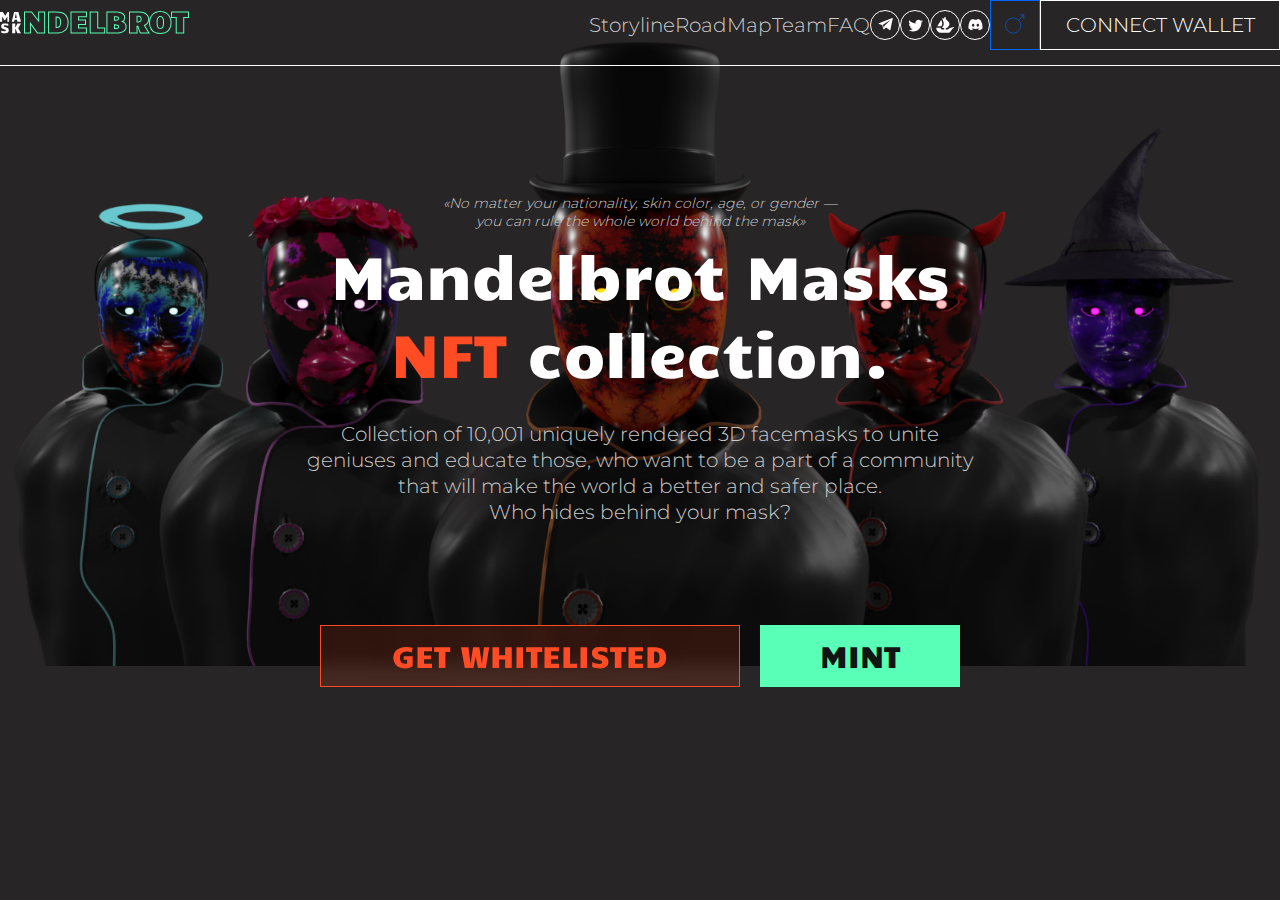
==== commit d9c83a8f: "header error" ====
--- a/lesson-10/index.html
+++ b/lesson-10/index.html
@@ -38,36 +38,45 @@
       </ul>
     </nav>
     <div class="links-block">
-      <div class="social-net">
-        <a href="#" class="social-net__link telegram" target="_blank">
-          <svg viewBox="0 0 16 14" fill="none" xmlns="http://www.w3.org/2000/svg">
-            <path d="M1.01303 6.28056L4.4616 7.56647L5.80595 11.8918C5.8644 12.184 6.2151 12.2425 6.4489 12.0671L8.37775 10.489C8.5531 10.3136 8.84536 10.3136 9.07916 10.489L12.5277 13.0023C12.7615 13.1777 13.1122 13.0608 13.1707 12.7685L15.7425 0.493992C15.8009 0.201741 15.5087 -0.0905074 15.2164 0.0263929L1.01303 5.52071C0.662325 5.63761 0.662325 6.16366 1.01303 6.28056ZM5.6306 6.92351L12.4108 2.77355C12.5277 2.7151 12.6446 2.89045 12.5277 2.9489L6.97495 8.15097C6.7996 8.32632 6.62425 8.56012 6.62425 8.85237L6.4489 10.2552C6.4489 10.4305 6.15665 10.489 6.0982 10.2552L5.39679 7.68336C5.22144 7.39111 5.33835 7.04041 5.6306 6.92351Z" fill="white"/>
-          </svg>
-        </a>
-        <a href="#" class="social-net__link twitter" target="_blank">
-          <svg viewBox="0 0 15 13" fill="none" xmlns="http://www.w3.org/2000/svg">
-            <path d="M14.95 2.175C14.425 2.4 13.825 2.55 13.225 2.625C13.825 2.25 14.35 1.65 14.575 0.975002C13.975 1.35 13.375 1.575 12.625 1.725C12.1 1.125 11.275 0.75 10.45 0.75C8.79999 0.75 7.44999 2.1 7.44999 3.75C7.44999 3.975 7.45 4.2 7.525 4.425C5.05 4.275 2.8 3.075 1.3 1.275C1.075 1.725 0.924995 2.25 0.924995 2.775C0.924995 3.825 1.45 4.725 2.275 5.25C1.75 5.25 1.3 5.1 0.924995 4.875C0.924995 6.3 1.97499 7.575 3.32499 7.8C3.09999 7.875 2.8 7.875 2.5 7.875C2.275 7.875 2.125 7.875 1.9 7.8C2.275 9 3.4 9.9 4.75 9.9C3.7 10.725 2.425 11.175 1 11.175C0.775 11.175 0.55 11.175 0.25 11.1C1.6 11.925 3.175 12.45 4.9 12.45C10.45 12.45 13.45 7.875 13.45 3.9V3.525C14.05 3.3 14.575 2.775 14.95 2.175Z" fill="white"/>
-          </svg>
-        </a>
-        <a href="#" class="social-net__link opensea" target="_blank">
-          <svg viewBox="0 0 19 17" fill="none" xmlns="http://www.w3.org/2000/svg">
-            <path d="M1.4004 9.50403L1.46511 9.4023L5.36721 3.29796C5.42424 3.20859 5.55831 3.21783 5.60145 3.31491C6.25335 4.77588 6.81585 6.59286 6.55233 7.72404C6.43983 8.18946 6.13161 8.81976 5.78484 9.4023C5.74017 9.48708 5.69085 9.5703 5.63844 9.65043C5.61378 9.68742 5.57217 9.70899 5.52747 9.70899H1.51443C1.40655 9.70899 1.34337 9.59187 1.4004 9.50403Z" fill="white"/>
-            <path d="M18.7933 10.6383V11.6046C18.7933 11.66 18.7594 11.7094 18.7101 11.7309C18.408 11.8604 17.374 12.335 16.944 12.933C15.8467 14.4602 15.0084 16.644 13.1343 16.644H5.31629C2.5454 16.644 0.299988 14.3909 0.299988 11.6107V11.5214C0.299988 11.4474 0.360078 11.3873 0.434058 11.3873H4.79234C4.87862 11.3873 4.9418 11.4674 4.93412 11.5522C4.90328 11.8357 4.95569 12.1255 5.08976 12.389C5.34866 12.9145 5.88497 13.2428 6.46442 13.2428H8.62199V11.5583H6.48908C6.37967 11.5583 6.31496 11.432 6.37814 11.3426C6.40124 11.3071 6.42746 11.2702 6.45518 11.2286C6.65708 10.9419 6.94526 10.4965 7.23191 9.98949C7.42763 9.64737 7.61717 9.28212 7.76975 8.91534C7.80059 8.84907 7.82522 8.78124 7.84988 8.71497C7.89149 8.59785 7.93466 8.48844 7.96547 8.37903C7.99631 8.28654 8.02094 8.18946 8.0456 8.09853C8.11805 7.78722 8.14886 7.45743 8.14886 7.11531C8.14886 6.98124 8.14271 6.84099 8.13038 6.70692C8.1242 6.56052 8.10572 6.41409 8.08721 6.26769C8.07488 6.13824 8.05178 6.01032 8.02712 5.87625C7.99631 5.68053 7.95314 5.48637 7.90382 5.29062L7.88687 5.21667C7.84988 5.08257 7.81907 4.95468 7.77593 4.82061C7.65416 4.39986 7.51394 3.98994 7.36598 3.60621C7.31204 3.45363 7.25039 3.30723 7.18874 3.16083C7.09784 2.94045 7.00535 2.74011 6.9206 2.55054C6.87746 2.46423 6.84047 2.38563 6.80348 2.3055C6.76187 2.21457 6.71873 2.12364 6.67556 2.03736C6.64475 1.97109 6.60929 1.90944 6.58463 1.84779L6.32111 1.3608C6.28412 1.29453 6.34577 1.21593 6.41819 1.23597L8.0672 1.68288H8.07182C8.07488 1.68288 8.07644 1.68444 8.07797 1.68444L8.29526 1.74453L8.53415 1.81236L8.62199 1.83699V0.85686C8.62199 0.38373 9.0011 0 9.46961 0C9.70385 0 9.91652 0.0955498 10.0691 0.25119C10.2216 0.40686 10.3172 0.61953 10.3172 0.85686V2.31168L10.4929 2.36097C10.5068 2.36562 10.5206 2.37177 10.533 2.38101C10.5761 2.41338 10.6377 2.46114 10.7163 2.51973C10.778 2.56902 10.8443 2.62914 10.9244 2.69079C11.0831 2.81868 11.2727 2.98359 11.4807 3.17316C11.5362 3.22092 11.5902 3.27024 11.6395 3.31956C11.9076 3.56922 12.2082 3.86202 12.4948 4.18566C12.5749 4.27659 12.6535 4.36905 12.7337 4.46613C12.8138 4.56477 12.8986 4.66185 12.9725 4.75896C13.0696 4.88841 13.1744 5.02248 13.2654 5.16273C13.3085 5.229 13.3578 5.2968 13.3994 5.36307C13.5166 5.54028 13.6198 5.7237 13.7185 5.90709C13.7601 5.99184 13.8032 6.0843 13.8402 6.17523C13.9496 6.42027 14.0359 6.66993 14.0914 6.91959C14.1083 6.97353 14.1207 7.03209 14.1268 7.0845V7.09683C14.1453 7.17078 14.1515 7.24938 14.1576 7.32951C14.1823 7.58535 14.17 7.84116 14.1145 8.09853C14.0914 8.20797 14.0606 8.3112 14.0236 8.42064C13.9866 8.52543 13.9496 8.63484 13.9018 8.7381C13.8094 8.9523 13.6999 9.16653 13.5705 9.36687C13.5289 9.44085 13.4796 9.51945 13.4302 9.59343C13.3763 9.672 13.3208 9.74598 13.2715 9.81843C13.2037 9.91089 13.1313 10.008 13.0573 10.0943C12.991 10.1852 12.9232 10.2761 12.8493 10.3563C12.746 10.478 12.6474 10.5936 12.5441 10.7046C12.4825 10.777 12.4162 10.851 12.3484 10.9172C12.2821 10.9912 12.2143 11.0575 12.1527 11.1191C12.0494 11.2224 11.9631 11.3025 11.8907 11.3688L11.7212 11.5244C11.6965 11.546 11.6641 11.5583 11.6302 11.5583H10.3172V13.2428H11.9693C12.3391 13.2428 12.6905 13.1118 12.9741 12.8714C13.0712 12.7866 13.495 12.4198 13.9958 11.8666C14.0128 11.8481 14.0344 11.8342 14.059 11.828L18.6223 10.5089C18.707 10.4842 18.7933 10.5489 18.7933 10.6383Z" fill="white"/>
-          </svg>
-        </a>
-        <a href="#" class="social-net__link discord" target="_blank">
-          <svg viewBox="0 0 16 12" fill="none" xmlns="http://www.w3.org/2000/svg">
-            <path d="M13.1981 0.994734C12.2421 0.534315 11.2169 0.195098 10.1449 0.000815003C10.1254 -0.00293461 10.1059 0.00643587 10.0959 0.0251773C9.96401 0.27131 9.81796 0.592411 9.71568 0.844794C8.56275 0.663633 7.41574 0.663633 6.28645 0.844794C6.18415 0.586801 6.0328 0.27131 5.90036 0.0251773C5.8903 0.00706117 5.8708 -0.00230931 5.85128 0.000814999C4.77994 0.194478 3.75473 0.533694 2.79808 0.994734C2.7898 0.998482 2.7827 1.00473 2.77799 1.01285C0.83337 4.06208 0.300656 7.03635 0.561988 9.97375C0.56317 9.98812 0.570856 10.0019 0.581499 10.0106C1.86451 10.9995 3.10732 11.5999 4.32705 11.9978C4.34657 12.0041 4.36725 11.9966 4.37968 11.9797C4.6682 11.5662 4.9254 11.1301 5.14592 10.6715C5.15894 10.6447 5.14651 10.6128 5.11992 10.6022C4.71196 10.4398 4.3235 10.2417 3.94983 10.0169C3.92027 9.99874 3.91791 9.95437 3.9451 9.93313C4.02373 9.87129 4.10239 9.80694 4.17747 9.74197C4.19106 9.73011 4.20999 9.7276 4.22596 9.7351C6.6808 10.9114 9.33847 10.9114 11.7643 9.7351C11.7803 9.72698 11.7992 9.72949 11.8134 9.74135C11.8885 9.80632 11.9672 9.87129 12.0464 9.93313C12.0736 9.95437 12.0718 9.99874 12.0422 10.0169C11.6686 10.2461 11.2801 10.4398 10.8716 10.6016C10.845 10.6122 10.8331 10.6447 10.8462 10.6715C11.0714 11.1295 11.3286 11.5655 11.6118 11.9791C11.6236 11.9966 11.6449 12.0041 11.6644 11.9978C12.8901 11.5999 14.1329 10.9995 15.4159 10.0106C15.4271 10.0019 15.4342 9.98874 15.4354 9.97438C15.7482 6.57842 14.9116 3.62853 13.2176 1.01347C13.2135 1.00473 13.2064 0.998482 13.1981 0.994734ZM5.51251 8.18518C4.77344 8.18518 4.16446 7.47302 4.16446 6.59842C4.16446 5.72381 4.76163 5.01165 5.51251 5.01165C6.2693 5.01165 6.87238 5.73006 6.86055 6.59842C6.86055 7.47302 6.26338 8.18518 5.51251 8.18518ZM10.4967 8.18518C9.75766 8.18518 9.14868 7.47302 9.14868 6.59842C9.14868 5.72381 9.74583 5.01165 10.4967 5.01165C11.2535 5.01165 11.8566 5.73006 11.8448 6.59842C11.8448 7.47302 11.2535 8.18518 10.4967 8.18518Z" fill="white"/>
-          </svg>
-        </a>
-      </div>
+      <ul class="social-net">
+        <li class="social-net__item">
+          <a href="#" class="social-net__link telegram" target="_blank">
+            <svg viewBox="0 0 16 14" fill="none" xmlns="http://www.w3.org/2000/svg">
+              <path d="M1.01303 6.28056L4.4616 7.56647L5.80595 11.8918C5.8644 12.184 6.2151 12.2425 6.4489 12.0671L8.37775 10.489C8.5531 10.3136 8.84536 10.3136 9.07916 10.489L12.5277 13.0023C12.7615 13.1777 13.1122 13.0608 13.1707 12.7685L15.7425 0.493992C15.8009 0.201741 15.5087 -0.0905074 15.2164 0.0263929L1.01303 5.52071C0.662325 5.63761 0.662325 6.16366 1.01303 6.28056ZM5.6306 6.92351L12.4108 2.77355C12.5277 2.7151 12.6446 2.89045 12.5277 2.9489L6.97495 8.15097C6.7996 8.32632 6.62425 8.56012 6.62425 8.85237L6.4489 10.2552C6.4489 10.4305 6.15665 10.489 6.0982 10.2552L5.39679 7.68336C5.22144 7.39111 5.33835 7.04041 5.6306 6.92351Z" fill="white"/>
+            </svg>
+          </a>
+        </li>
+        <li class="social-net__item">
+          <a href="#" class="social-net__link twitter" target="_blank">
+            <svg viewBox="0 0 15 13" fill="none" xmlns="http://www.w3.org/2000/svg">
+              <path d="M14.95 2.175C14.425 2.4 13.825 2.55 13.225 2.625C13.825 2.25 14.35 1.65 14.575 0.975002C13.975 1.35 13.375 1.575 12.625 1.725C12.1 1.125 11.275 0.75 10.45 0.75C8.79999 0.75 7.44999 2.1 7.44999 3.75C7.44999 3.975 7.45 4.2 7.525 4.425C5.05 4.275 2.8 3.075 1.3 1.275C1.075 1.725 0.924995 2.25 0.924995 2.775C0.924995 3.825 1.45 4.725 2.275 5.25C1.75 5.25 1.3 5.1 0.924995 4.875C0.924995 6.3 1.97499 7.575 3.32499 7.8C3.09999 7.875 2.8 7.875 2.5 7.875C2.275 7.875 2.125 7.875 1.9 7.8C2.275 9 3.4 9.9 4.75 9.9C3.7 10.725 2.425 11.175 1 11.175C0.775 11.175 0.55 11.175 0.25 11.1C1.6 11.925 3.175 12.45 4.9 12.45C10.45 12.45 13.45 7.875 13.45 3.9V3.525C14.05 3.3 14.575 2.775 14.95 2.175Z" fill="white"/>
+            </svg>
+          </a>
+        </li>
+        <li class="social-net__item">
+          <a href="#" class="social-net__link opensea" target="_blank">
+            <svg viewBox="0 0 19 17" fill="none" xmlns="http://www.w3.org/2000/svg">
+              <path d="M1.4004 9.50403L1.46511 9.4023L5.36721 3.29796C5.42424 3.20859 5.55831 3.21783 5.60145 3.31491C6.25335 4.77588 6.81585 6.59286 6.55233 7.72404C6.43983 8.18946 6.13161 8.81976 5.78484 9.4023C5.74017 9.48708 5.69085 9.5703 5.63844 9.65043C5.61378 9.68742 5.57217 9.70899 5.52747 9.70899H1.51443C1.40655 9.70899 1.34337 9.59187 1.4004 9.50403Z" fill="white"/>
+              <path d="M18.7933 10.6383V11.6046C18.7933 11.66 18.7594 11.7094 18.7101 11.7309C18.408 11.8604 17.374 12.335 16.944 12.933C15.8467 14.4602 15.0084 16.644 13.1343 16.644H5.31629C2.5454 16.644 0.299988 14.3909 0.299988 11.6107V11.5214C0.299988 11.4474 0.360078 11.3873 0.434058 11.3873H4.79234C4.87862 11.3873 4.9418 11.4674 4.93412 11.5522C4.90328 11.8357 4.95569 12.1255 5.08976 12.389C5.34866 12.9145 5.88497 13.2428 6.46442 13.2428H8.62199V11.5583H6.48908C6.37967 11.5583 6.31496 11.432 6.37814 11.3426C6.40124 11.3071 6.42746 11.2702 6.45518 11.2286C6.65708 10.9419 6.94526 10.4965 7.23191 9.98949C7.42763 9.64737 7.61717 9.28212 7.76975 8.91534C7.80059 8.84907 7.82522 8.78124 7.84988 8.71497C7.89149 8.59785 7.93466 8.48844 7.96547 8.37903C7.99631 8.28654 8.02094 8.18946 8.0456 8.09853C8.11805 7.78722 8.14886 7.45743 8.14886 7.11531C8.14886 6.98124 8.14271 6.84099 8.13038 6.70692C8.1242 6.56052 8.10572 6.41409 8.08721 6.26769C8.07488 6.13824 8.05178 6.01032 8.02712 5.87625C7.99631 5.68053 7.95314 5.48637 7.90382 5.29062L7.88687 5.21667C7.84988 5.08257 7.81907 4.95468 7.77593 4.82061C7.65416 4.39986 7.51394 3.98994 7.36598 3.60621C7.31204 3.45363 7.25039 3.30723 7.18874 3.16083C7.09784 2.94045 7.00535 2.74011 6.9206 2.55054C6.87746 2.46423 6.84047 2.38563 6.80348 2.3055C6.76187 2.21457 6.71873 2.12364 6.67556 2.03736C6.64475 1.97109 6.60929 1.90944 6.58463 1.84779L6.32111 1.3608C6.28412 1.29453 6.34577 1.21593 6.41819 1.23597L8.0672 1.68288H8.07182C8.07488 1.68288 8.07644 1.68444 8.07797 1.68444L8.29526 1.74453L8.53415 1.81236L8.62199 1.83699V0.85686C8.62199 0.38373 9.0011 0 9.46961 0C9.70385 0 9.91652 0.0955498 10.0691 0.25119C10.2216 0.40686 10.3172 0.61953 10.3172 0.85686V2.31168L10.4929 2.36097C10.5068 2.36562 10.5206 2.37177 10.533 2.38101C10.5761 2.41338 10.6377 2.46114 10.7163 2.51973C10.778 2.56902 10.8443 2.62914 10.9244 2.69079C11.0831 2.81868 11.2727 2.98359 11.4807 3.17316C11.5362 3.22092 11.5902 3.27024 11.6395 3.31956C11.9076 3.56922 12.2082 3.86202 12.4948 4.18566C12.5749 4.27659 12.6535 4.36905 12.7337 4.46613C12.8138 4.56477 12.8986 4.66185 12.9725 4.75896C13.0696 4.88841 13.1744 5.02248 13.2654 5.16273C13.3085 5.229 13.3578 5.2968 13.3994 5.36307C13.5166 5.54028 13.6198 5.7237 13.7185 5.90709C13.7601 5.99184 13.8032 6.0843 13.8402 6.17523C13.9496 6.42027 14.0359 6.66993 14.0914 6.91959C14.1083 6.97353 14.1207 7.03209 14.1268 7.0845V7.09683C14.1453 7.17078 14.1515 7.24938 14.1576 7.32951C14.1823 7.58535 14.17 7.84116 14.1145 8.09853C14.0914 8.20797 14.0606 8.3112 14.0236 8.42064C13.9866 8.52543 13.9496 8.63484 13.9018 8.7381C13.8094 8.9523 13.6999 9.16653 13.5705 9.36687C13.5289 9.44085 13.4796 9.51945 13.4302 9.59343C13.3763 9.672 13.3208 9.74598 13.2715 9.81843C13.2037 9.91089 13.1313 10.008 13.0573 10.0943C12.991 10.1852 12.9232 10.2761 12.8493 10.3563C12.746 10.478 12.6474 10.5936 12.5441 10.7046C12.4825 10.777 12.4162 10.851 12.3484 10.9172C12.2821 10.9912 12.2143 11.0575 12.1527 11.1191C12.0494 11.2224 11.9631 11.3025 11.8907 11.3688L11.7212 11.5244C11.6965 11.546 11.6641 11.5583 11.6302 11.5583H10.3172V13.2428H11.9693C12.3391 13.2428 12.6905 13.1118 12.9741 12.8714C13.0712 12.7866 13.495 12.4198 13.9958 11.8666C14.0128 11.8481 14.0344 11.8342 14.059 11.828L18.6223 10.5089C18.707 10.4842 18.7933 10.5489 18.7933 10.6383Z" fill="white"/>
+            </svg>
+          </a>
+        </li>
+        <li class="social-net__item">
+          <a href="#" class="social-net__link discord" target="_blank">
+            <svg viewBox="0 0 16 12" fill="none" xmlns="http://www.w3.org/2000/svg">
+              <path d="M13.1981 0.994734C12.2421 0.534315 11.2169 0.195098 10.1449 0.000815003C10.1254 -0.00293461 10.1059 0.00643587 10.0959 0.0251773C9.96401 0.27131 9.81796 0.592411 9.71568 0.844794C8.56275 0.663633 7.41574 0.663633 6.28645 0.844794C6.18415 0.586801 6.0328 0.27131 5.90036 0.0251773C5.8903 0.00706117 5.8708 -0.00230931 5.85128 0.000814999C4.77994 0.194478 3.75473 0.533694 2.79808 0.994734C2.7898 0.998482 2.7827 1.00473 2.77799 1.01285C0.83337 4.06208 0.300656 7.03635 0.561988 9.97375C0.56317 9.98812 0.570856 10.0019 0.581499 10.0106C1.86451 10.9995 3.10732 11.5999 4.32705 11.9978C4.34657 12.0041 4.36725 11.9966 4.37968 11.9797C4.6682 11.5662 4.9254 11.1301 5.14592 10.6715C5.15894 10.6447 5.14651 10.6128 5.11992 10.6022C4.71196 10.4398 4.3235 10.2417 3.94983 10.0169C3.92027 9.99874 3.91791 9.95437 3.9451 9.93313C4.02373 9.87129 4.10239 9.80694 4.17747 9.74197C4.19106 9.73011 4.20999 9.7276 4.22596 9.7351C6.6808 10.9114 9.33847 10.9114 11.7643 9.7351C11.7803 9.72698 11.7992 9.72949 11.8134 9.74135C11.8885 9.80632 11.9672 9.87129 12.0464 9.93313C12.0736 9.95437 12.0718 9.99874 12.0422 10.0169C11.6686 10.2461 11.2801 10.4398 10.8716 10.6016C10.845 10.6122 10.8331 10.6447 10.8462 10.6715C11.0714 11.1295 11.3286 11.5655 11.6118 11.9791C11.6236 11.9966 11.6449 12.0041 11.6644 11.9978C12.8901 11.5999 14.1329 10.9995 15.4159 10.0106C15.4271 10.0019 15.4342 9.98874 15.4354 9.97438C15.7482 6.57842 14.9116 3.62853 13.2176 1.01347C13.2135 1.00473 13.2064 0.998482 13.1981 0.994734ZM5.51251 8.18518C4.77344 8.18518 4.16446 7.47302 4.16446 6.59842C4.16446 5.72381 4.76163 5.01165 5.51251 5.01165C6.2693 5.01165 6.87238 5.73006 6.86055 6.59842C6.86055 7.47302 6.26338 8.18518 5.51251 8.18518ZM10.4967 8.18518C9.75766 8.18518 9.14868 7.47302 9.14868 6.59842C9.14868 5.72381 9.74583 5.01165 10.4967 5.01165C11.2535 5.01165 11.8566 5.73006 11.8448 6.59842C11.8448 7.47302 11.2535 8.18518 10.4967 8.18518Z" fill="white"/>
+            </svg>
+          </a>
+        </li>
+      </ul>
       <div class="header__buttons">
         <button type="button" class="button-male" name="button-male">
           <svg viewBox="0 0 22 22" fill="none" xmlns="http://www.w3.org/2000/svg">
             <path d="M14.8338 6.83333L20.6672 1M20.6672 1V5.16667M20.6672 1H16.5005M17.3338 12.6667C17.3338 17.269 13.6029 21 9.00051 21C4.39814 21 0.667175 17.269 0.667175 12.6667C0.667175 8.06429 4.39814 4.33333 9.00051 4.33333C13.6029 4.33333 17.3338 8.06429 17.3338 12.6667Z" stroke="#0066FF" stroke-width="0.7"/>
           </svg>
-        </button>
-        <button type="button" class="button-connect" name="button-connect">Connect wallet</button>
+        </button><!-- Не могу понять работает ли кнопка -->
+        <button type="button" class="button-connect" name="button-connect">Connect wallet</button><!-- Не могу понять
+         работает ли кнопка -->
       </div>
     </div>
   </div>
@@ -75,13 +84,15 @@
 
 <main class="content">
   <section class="preview">
-    <p>«No matter your nationality, skin color, age, or gender — you can rule the whole world behind the mask»</p>
-    <h2>Mandelbrot Masks <span>NFT</span> collection.</h2>
-    <p>Collection of 10,001 uniquely rendered 3D facemasks to unite geniuses and educate those, who want to be a part of a community that will make the world a better and safer place.
-      Who hides behind your mask?</p>
+    <p class="pre-title"><i>«No matter your nationality, skin color, age, or gender —<br> you can rule the whole world
+      behind the mask»</i></p>
+    <h2 class="title">Mandelbrot Masks <span>NFT</span> collection.</h2>
+    <p class="post-title">Collection of 10,001 uniquely rendered 3D facemasks to unite geniuses and educate those,
+      who want to be a part of a community that will make the world a better and safer place.<br> Who hides behind your
+      mask?</p>
     <div class="content__buttons">
-      <a href="#">get whitelisted</a><!--якорная ссылка здесь -->
-      <a>mint</a>
+      <a href="#" class="content__button red">get whitelisted</a><!--якорная ссылка здесь -->
+      <a class="content__button green">mint</a> <!-- Я правильно сделал кнопку через ссылку? -->
     </div>
   </section>
 </main>
--- a/lesson-10/css/style.css
+++ b/lesson-10/css/style.css
@@ -29,18 +29,23 @@
 body {
   background-color: #272525;
   font: 400 14px/1.4 "Arial", "Montserrat", "Candal", sans-serif;
-  /*background: var(--black-gradient);*/
 }
 
 /*header style*/
 .header {
-  display: flex;
-  /*width: 100%;*/
-  /*max-width: 1300px;*/
+  z-index: 5;
+  display: flex;
+  width: 100%;
+  max-width: 1300px;
+  /*margin: 0 calc(50% - 650px);*/
+  /*padding: 0 calc(50% - 650px) 15px;*/
+  padding-bottom: 15px;
   justify-content: space-between;
   align-items: center;
-  padding-bottom: 15px;
   border-bottom: 1px solid var(--white);
+  position: absolute;
+  top: 0;
+  left: 0;
 }
 
 .header__logo svg {
@@ -49,8 +54,8 @@
 .menu-wrap {
   display: flex;
   align-items: center;
-  justify-content: space-between;
-  width: calc(100% - 220px); /* !!!!!! */
+  /*justify-content: space-between;*/
+  /*width: calc(100% - 220px); !* !!!!!! *!*/
 }
 
 .menu__list {
@@ -60,7 +65,7 @@
 }
 
 .menu__item {
-  margin-right: 30px;
+  /*margin-right: 30px;*/
 }
 
 .menu__item:last-child {
@@ -83,6 +88,10 @@
   justify-content: center;
 }
 
+.social-net__item {
+  /*margin-right: 15px;*/
+}
+
 .social-net__link {
   display: flex;
   width: 30px;
@@ -91,10 +100,9 @@
   align-items: center;
   border: 1px solid var(--white);
   border-radius: 50%;
-  margin-right: 15px;
-}
-
-.social-net__link:last-child {
+}
+
+.social-net__item:last-child {
   margin-right: 0;
 }
 
@@ -115,7 +123,8 @@
 }
 
 .header__buttons {
-
+  display: flex;
+  align-items: center;
 }
 
 .button-male {
@@ -137,4 +146,91 @@
   border: 1px solid var(--white);
   height: 50px;
   width: 240px;
+}
+
+/*main style*/
+.preview {
+  background: url("../img/bg.png") no-repeat;/*Как сделать так */
+  background-size: 100%;
+  min-height: 894px;
+  padding: 194px calc(50% - 340px);
+  position: relative;
+}
+
+/*.preview::before {*/
+/*  content: "";*/
+/*  background: var(--black-gradient);*/
+/*  width: 100%;*/
+/*  height: 894px;*/
+/*  position: absolute;*/
+/*  top: 0;*/
+/*  left: 0;*/
+/*}*/
+
+/*.preview::after {*/
+/*  content: "";*/
+/*  background: var(--green-gradient);*/
+/*  position: absolute;*/
+/*  width: 1300px;*/
+/*  min-height: 260px;*/
+/*  filter: blur(250px);*/
+/*  top: 100%;*/
+/*  left: 0;*/
+/*  transform: translateY(-50%);*/
+/*}*/
+
+.pre-title {
+  font: 300 14px/1.3 var(--montserrat);
+  color: var(--grey);
+  margin-bottom: 5px;
+  text-align: center;
+}
+
+.title {
+  font: 400 60px/1.3 var(--candal);
+  color: var(--white);
+  margin-bottom: 30px;
+  text-align: center;
+}
+
+span {
+  color: var(--red);
+}
+
+.post-title {
+  font: 300 20px/1.3 var(--montserrat);
+  color: var(--grey);
+  margin-bottom: 100px;
+  text-align: center;
+}
+
+.content__buttons {
+  display: flex;
+  padding: 0 calc(50% - 320px);
+  justify-content: space-between;
+}
+
+.content__button {
+  display: flex;
+  align-items: center;
+  font: 400 30px/1 var(--candal);
+  text-transform: uppercase;
+  text-align: center;
+  min-height: 60px;
+  padding: 14px 20px 16px;
+  justify-content: center;
+}
+
+.red {
+  border: 1px solid var(--red);
+  background: rgba(255, 76, 36, 0.15);
+  backdrop-filter: blur(10px);
+  color: var(--red);
+  width: 420px;
+}
+
+.green {
+  background: #59FFB7;
+  color: #101413;
+  width: 200px;
 }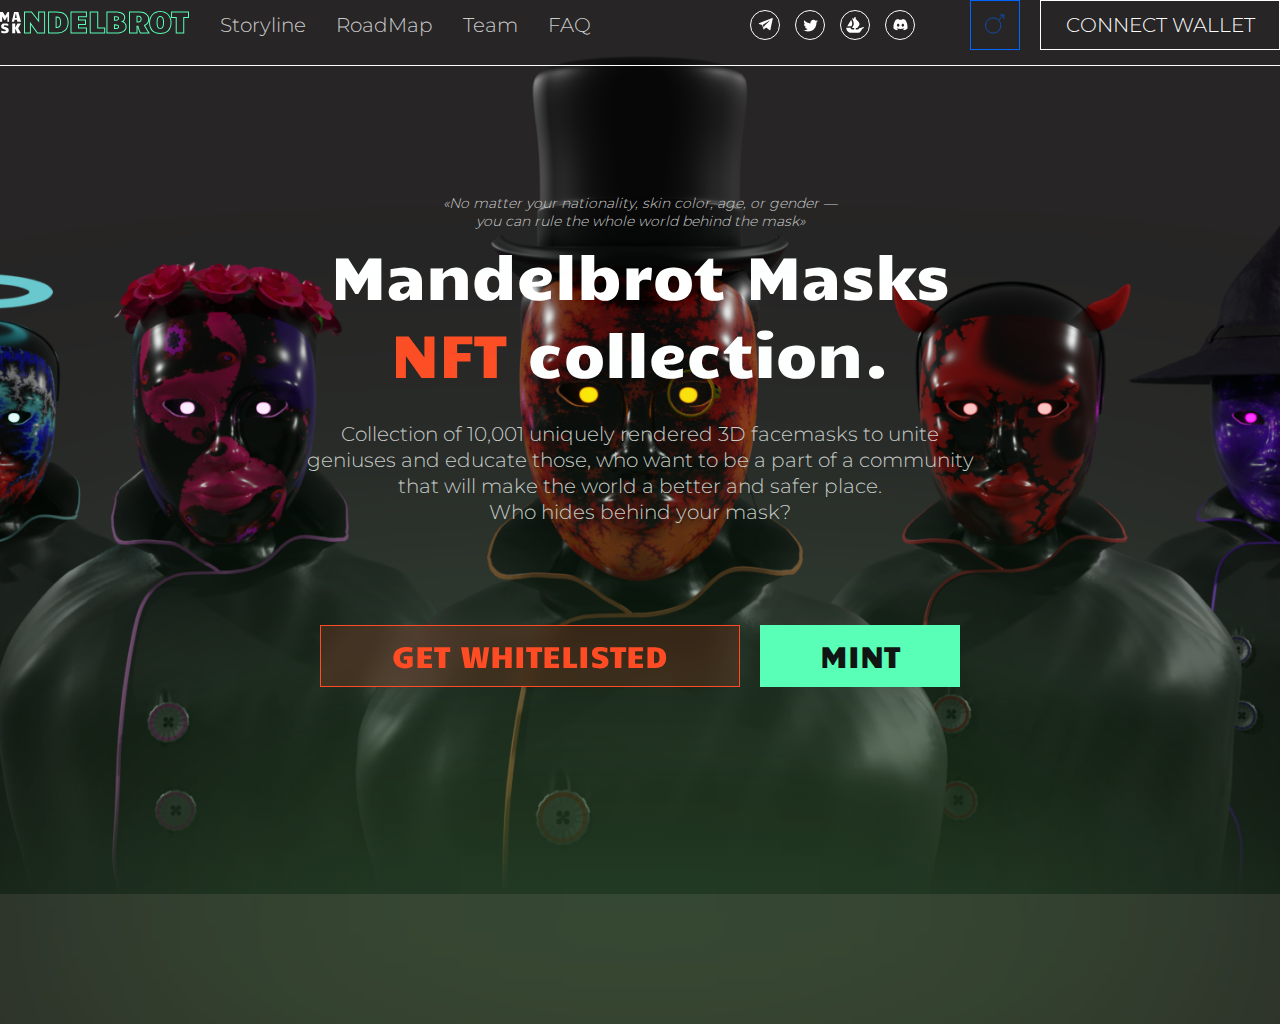
==== commit 061fd0cf: "without adaptive" ====
--- a/lesson-10/index.html
+++ b/lesson-10/index.html
@@ -21,6 +21,7 @@
     </svg>
   </a>
   <div class="menu-wrap">
+    <input type="checkbox" class="burger" name="burger">
     <nav class="menu">
       <ul class="menu__list">
         <li class="menu__item">
--- a/lesson-10/css/style.css
+++ b/lesson-10/css/style.css
@@ -37,25 +37,29 @@
   display: flex;
   width: 100%;
   max-width: 1300px;
-  /*margin: 0 calc(50% - 650px);*/
-  /*padding: 0 calc(50% - 650px) 15px;*/
   padding-bottom: 15px;
   justify-content: space-between;
   align-items: center;
   border-bottom: 1px solid var(--white);
   position: absolute;
   top: 0;
-  left: 0;
+  left: 50%;
+  transform: translateX(-50%);
 }
 
 .header__logo svg {
   width: 189px;
 }
+
+.burger {
+  display: none;
+}
+
 .menu-wrap {
   display: flex;
   align-items: center;
-  /*justify-content: space-between;*/
-  /*width: calc(100% - 220px); !* !!!!!! *!*/
+  justify-content: space-between;
+  width: calc(100% - 220px); /* !!!!!! */
 }
 
 .menu__list {
@@ -65,7 +69,7 @@
 }
 
 .menu__item {
-  /*margin-right: 30px;*/
+  margin-right: 30px;
 }
 
 .menu__item:last-child {
@@ -83,14 +87,22 @@
 }
 
 .social-net {
-  display: flex;
-  align-items: center;
-  justify-content: center;
-}
-
-.social-net__item {
-  /*margin-right: 15px;*/
-}
+  /*display: flex;*/
+  /*align-items: center;*/
+  /*justify-content: center;*/
+  /*margin-left: 178px;*/
+  display: grid;
+  grid-template-columns: repeat(4, 30px);
+  grid-column-gap: 15px;
+}
+
+/*.social-net__item {*/
+/*  !*margin-right: 15px;*!*/
+/*}*/
+
+/*.social-net__item:last-child {*/
+/*  margin-right: 0;*/
+/*}*/
 
 .social-net__link {
   display: flex;
@@ -102,10 +114,6 @@
   border-radius: 50%;
 }
 
-.social-net__item:last-child {
-  margin-right: 0;
-}
-
 .telegram svg {
   width: 15px;
 }
@@ -125,6 +133,7 @@
 .header__buttons {
   display: flex;
   align-items: center;
+  margin-left: 55px;
 }
 
 .button-male {
@@ -132,6 +141,7 @@
   background: none;
   width: 50px;
   height: 50px;
+  margin-right: 20px;
 }
 
 .button-male svg {
@@ -150,34 +160,39 @@
 
 /*main style*/
 .preview {
-  background: url("../img/bg.png") no-repeat;/*Как сделать так */
-  background-size: 100%;
+  background: url("../img/bg.png") no-repeat 50% 50%;/*Как сделать так */
+  /*background-size: 100%;*/
+  background-size: cover;
+  /*background-position: 50% 50%;*/
   min-height: 894px;
   padding: 194px calc(50% - 340px);
   position: relative;
 }
 
-/*.preview::before {*/
-/*  content: "";*/
-/*  background: var(--black-gradient);*/
-/*  width: 100%;*/
-/*  height: 894px;*/
-/*  position: absolute;*/
-/*  top: 0;*/
-/*  left: 0;*/
-/*}*/
-
-/*.preview::after {*/
-/*  content: "";*/
-/*  background: var(--green-gradient);*/
-/*  position: absolute;*/
-/*  width: 1300px;*/
-/*  min-height: 260px;*/
-/*  filter: blur(250px);*/
-/*  top: 100%;*/
-/*  left: 0;*/
-/*  transform: translateY(-50%);*/
-/*}*/
+.preview::before {
+  content: "";
+  background: var(--black-gradient);
+  position: absolute;
+  height: 100%;
+  width: 100%;
+  top: 0;
+  left: 0;
+  z-index: 1;
+}
+
+.preview::after {
+  content: "";
+  background: var(--green-gradient);
+  z-index: 2;
+  position: absolute;
+  width: 100%;
+  max-width: 1300px;
+  height: 260px;
+  filter: blur(250px);
+  top: 100%;
+  left: 50%;
+  transform: translate(-50%, -50%);
+}
 
 .pre-title {
   font: 300 14px/1.3 var(--montserrat);
@@ -219,6 +234,7 @@
   min-height: 60px;
   padding: 14px 20px 16px;
   justify-content: center;
+  z-index: 10;
 }
 
 .red {
@@ -233,4 +249,12 @@
   background: #59FFB7;
   color: #101413;
   width: 200px;
+}
+
+
+
+
+
+button:hover, a:hover {
+  background: coral;
 }